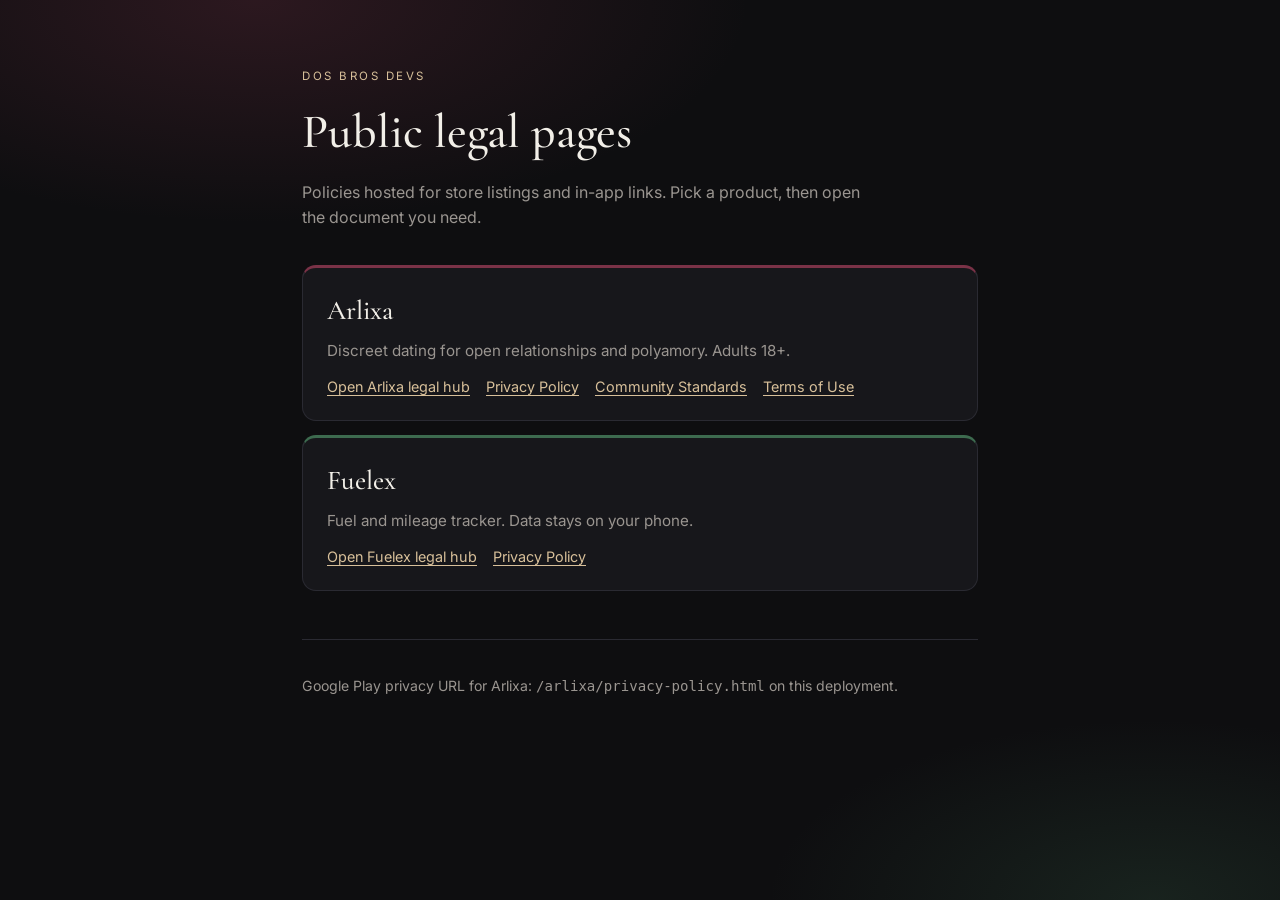
==== index.html @ 59381f8a "Add root legal hub so Vercel serves Dos Bros Devs at /. Co-authored-by: Cursor <cursoragent@cursor.c" ====
<!doctype html>
<html lang="en">
  <head>
    <meta charset="utf-8" />
    <meta name="viewport" content="width=device-width, initial-scale=1" />
    <meta name="description" content="Dos Bros Devs — public legal pages for Fuelex and Arlixa." />
    <title>Dos Bros Devs · Legal</title>
    <link rel="preconnect" href="https://fonts.googleapis.com" />
    <link rel="preconnect" href="https://fonts.gstatic.com" crossorigin />
    <link
      href="https://fonts.googleapis.com/css2?family=Cormorant+Garamond:ital,wght@0,500;1,500&family=Inter:wght@400;500;600&display=swap"
      rel="stylesheet"
    />
    <style>
      :root {
        --bg: #0e0e10;
        --card: #17171b;
        --border: #2a2a32;
        --text: #f2efe8;
        --muted: #9a9590;
        --accent: #d8c09a;
        --arlixa: #7a3247;
        --fuelex: #3d6b4f;
      }
      * {
        box-sizing: border-box;
      }
      body {
        margin: 0;
        min-height: 100vh;
        font-family: Inter, system-ui, sans-serif;
        color: var(--text);
        background:
          radial-gradient(ellipse 70% 45% at 20% 0%, rgba(122, 50, 71, 0.28), transparent 55%),
          radial-gradient(ellipse 60% 40% at 90% 100%, rgba(61, 107, 79, 0.22), transparent 50%),
          var(--bg);
        line-height: 1.55;
      }
      .wrap {
        max-width: 720px;
        margin: 0 auto;
        padding: 56px 22px 88px;
      }
      .eyebrow {
        font-size: 0.72rem;
        letter-spacing: 0.22em;
        text-transform: uppercase;
        color: var(--accent);
        margin-bottom: 10px;
      }
      h1 {
        font-family: 'Cormorant Garamond', Georgia, serif;
        font-weight: 500;
        font-size: clamp(2.2rem, 6vw, 3rem);
        margin: 0 0 10px;
      }
      .lead {
        color: var(--muted);
        max-width: 36rem;
        margin: 0 0 36px;
      }
      .grid {
        display: grid;
        gap: 14px;
      }
      .card {
        display: block;
        padding: 22px 24px;
        background: var(--card);
        border: 1px solid var(--border);
        border-radius: 14px;
        color: inherit;
        text-decoration: none;
        transition: border-color 0.15s ease, transform 0.15s ease;
      }
      .card:hover {
        border-color: #4a4040;
        transform: translateY(-1px);
      }
      .card.arlixa {
        border-top: 3px solid var(--arlixa);
      }
      .card.fuelex {
        border-top: 3px solid var(--fuelex);
      }
      .card h2 {
        font-family: 'Cormorant Garamond', Georgia, serif;
        font-size: 1.7rem;
        font-weight: 500;
        margin: 0 0 6px;
      }
      .card p {
        margin: 0 0 14px;
        color: var(--muted);
        font-size: 0.95rem;
      }
      .links {
        display: flex;
        flex-wrap: wrap;
        gap: 10px 16px;
        font-size: 0.9rem;
      }
      .links a {
        color: var(--accent);
        text-underline-offset: 3px;
      }
      footer {
        margin-top: 48px;
        padding-top: 20px;
        border-top: 1px solid var(--border);
        color: var(--muted);
        font-size: 0.88rem;
      }
    </style>
  </head>
  <body>
    <div class="wrap">
      <p class="eyebrow">Dos Bros Devs</p>
      <h1>Public legal pages</h1>
      <p class="lead">
        Policies hosted for store listings and in-app links. Pick a product, then open the
        document you need.
      </p>

      <div class="grid">
        <section class="card arlixa">
          <h2>Arlixa</h2>
          <p>Discreet dating for open relationships and polyamory. Adults 18+.</p>
          <div class="links">
            <a href="./arlixa/">Open Arlixa legal hub</a>
            <a href="./arlixa/privacy-policy.html">Privacy Policy</a>
            <a href="./arlixa/community-standards.html">Community Standards</a>
            <a href="./arlixa/terms-of-use.html">Terms of Use</a>
          </div>
        </section>

        <section class="card fuelex">
          <h2>Fuelex</h2>
          <p>Fuel and mileage tracker. Data stays on your phone.</p>
          <div class="links">
            <a href="./fuelex/">Open Fuelex legal hub</a>
            <a href="./fuelex/privacy-policy.html">Privacy Policy</a>
          </div>
        </section>
      </div>

      <footer>
        <p>
          Google Play privacy URL for Arlixa:
          <code>/arlixa/privacy-policy.html</code>
          on this deployment.
        </p>
      </footer>
    </div>
  </body>
</html>
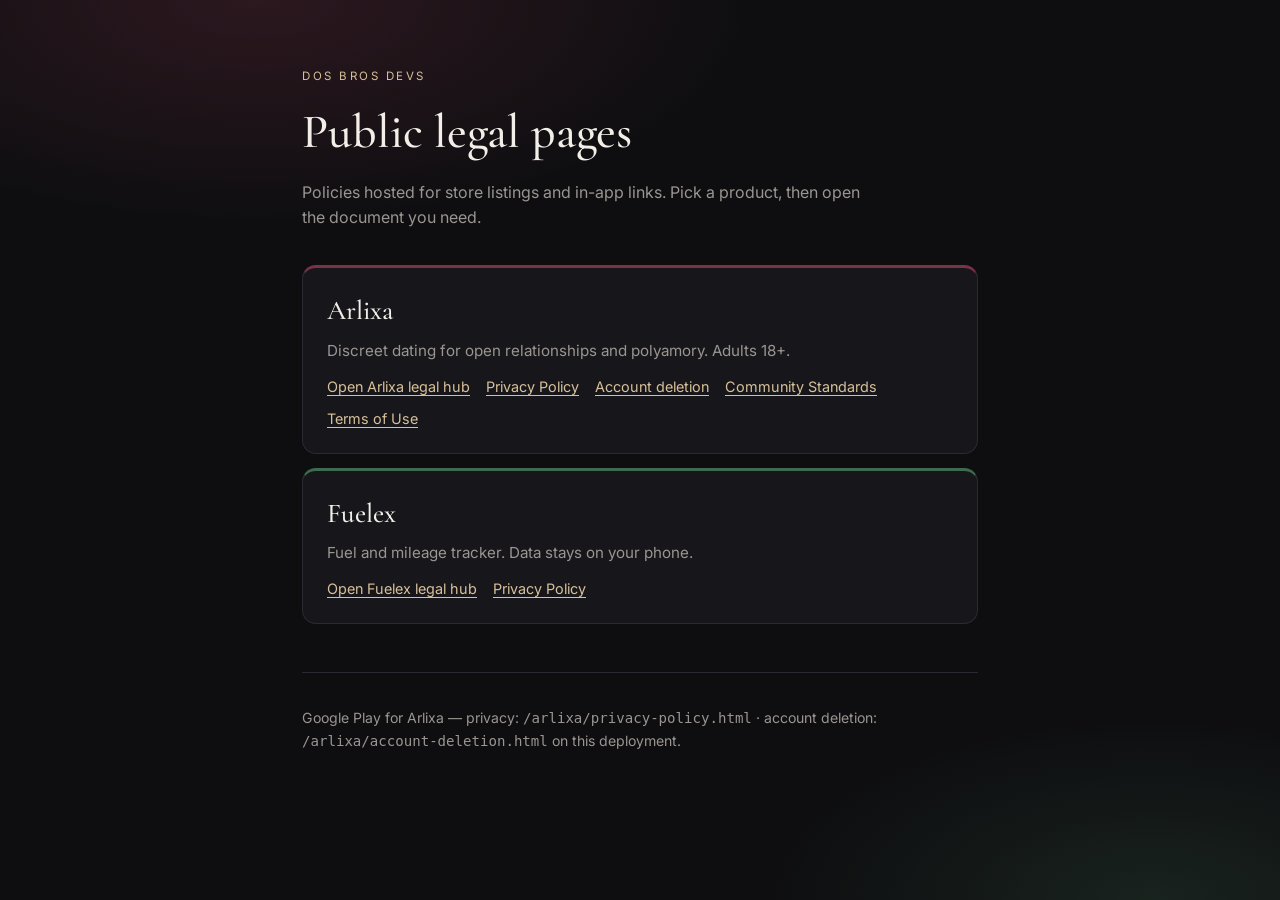
==== commit 7f0a4950: "Add Arlixa account deletion page for Play Console. Public instructions for in-app and email deletion" ====
--- a/index.html
+++ b/index.html
@@ -127,10 +127,11 @@
           <h2>Arlixa</h2>
           <p>Discreet dating for open relationships and polyamory. Adults 18+.</p>
           <div class="links">
-            <a href="./arlixa/">Open Arlixa legal hub</a>
-            <a href="./arlixa/privacy-policy.html">Privacy Policy</a>
-            <a href="./arlixa/community-standards.html">Community Standards</a>
-            <a href="./arlixa/terms-of-use.html">Terms of Use</a>
+            <a href="/arlixa/index.html">Open Arlixa legal hub</a>
+            <a href="/arlixa/privacy-policy.html">Privacy Policy</a>
+            <a href="/arlixa/account-deletion.html">Account deletion</a>
+            <a href="/arlixa/community-standards.html">Community Standards</a>
+            <a href="/arlixa/terms-of-use.html">Terms of Use</a>
           </div>
         </section>
 
@@ -138,16 +139,18 @@
           <h2>Fuelex</h2>
           <p>Fuel and mileage tracker. Data stays on your phone.</p>
           <div class="links">
-            <a href="./fuelex/">Open Fuelex legal hub</a>
-            <a href="./fuelex/privacy-policy.html">Privacy Policy</a>
+            <a href="/fuelex/index.html">Open Fuelex legal hub</a>
+            <a href="/fuelex/privacy-policy.html">Privacy Policy</a>
           </div>
         </section>
       </div>
 
       <footer>
         <p>
-          Google Play privacy URL for Arlixa:
+          Google Play for Arlixa — privacy:
           <code>/arlixa/privacy-policy.html</code>
+          · account deletion:
+          <code>/arlixa/account-deletion.html</code>
           on this deployment.
         </p>
       </footer>
